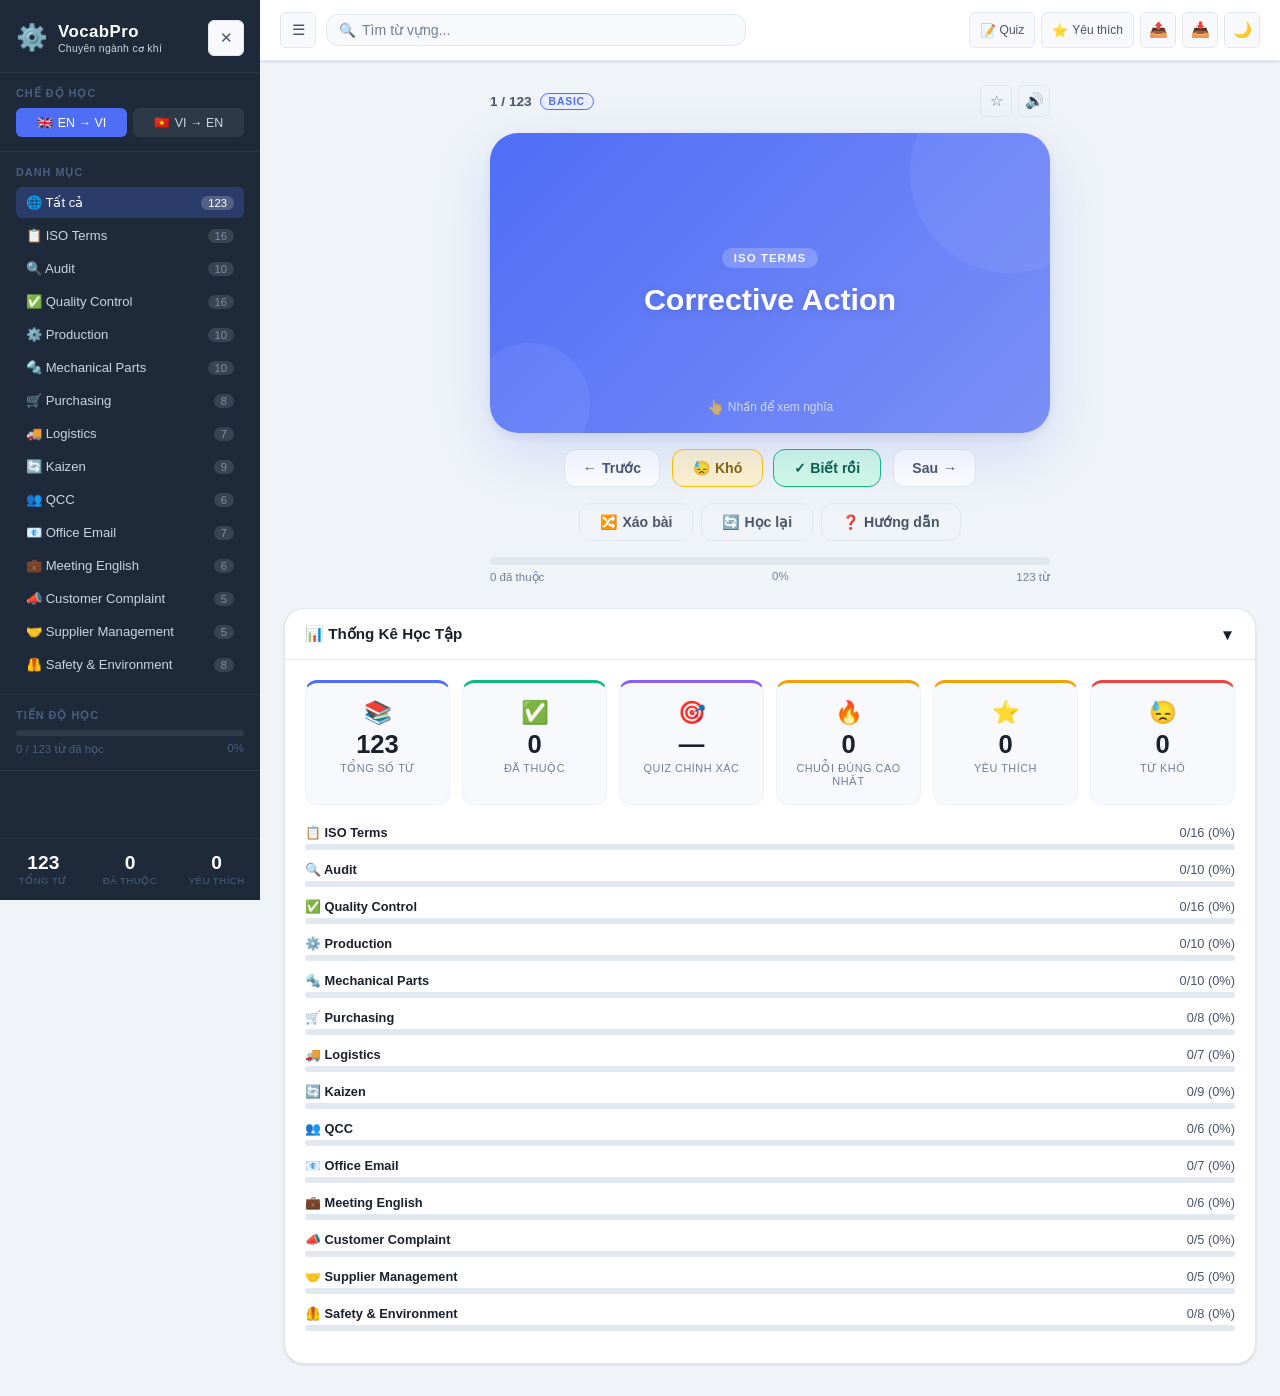
==== index.html @ 0ee933c5 "Add complete VocabPro flashcard vocabulary web app Full HTML/CSS/JS flashcard app for English vocabu" ====
<!DOCTYPE html>
<html lang="vi">
<head>
  <meta charset="UTF-8">
  <meta name="viewport" content="width=device-width, initial-scale=1.0">
  <title>VocabPro — Từ Vựng Tiếng Anh Chuyên Ngành Cơ Khí & QA/QC</title>
  <link rel="stylesheet" href="style.css">
</head>
<body class="light-mode">

  <!-- ========== SIDEBAR ========== -->
  <aside class="sidebar" id="sidebar">
    <div class="sidebar-header">
      <div class="logo">
        <div class="logo-icon">⚙️</div>
        <div class="logo-text">
          <span class="logo-name">VocabPro</span>
          <span class="logo-sub">Chuyên ngành cơ khí</span>
        </div>
      </div>
      <button class="btn-icon sidebar-close" id="sidebarClose" title="Đóng menu">✕</button>
    </div>

    <!-- Mode toggle -->
    <div class="mode-toggle-box">
      <p class="toggle-label">Chế độ học</p>
      <div class="mode-toggle">
        <button class="mode-btn active" id="modeEnVi" onclick="setMode('en-vi')">
          <span>🇬🇧</span> EN → VI
        </button>
        <button class="mode-btn" id="modeViEn" onclick="setMode('vi-en')">
          <span>🇻🇳</span> VI → EN
        </button>
      </div>
    </div>

    <!-- Category list -->
    <div class="sidebar-section">
      <p class="section-label">Danh mục</p>
      <ul class="category-list" id="categoryList"></ul>
    </div>

    <!-- Sidebar progress -->
    <div class="sidebar-section sidebar-progress-section">
      <p class="section-label">Tiến độ học</p>
      <div class="sidebar-progress-bar-wrap">
        <div class="sidebar-progress-bar" id="sidebarProgressBar"></div>
      </div>
      <div class="sidebar-progress-stats">
        <span id="sidebarProgressText">0 / 0 từ đã học</span>
        <span id="sidebarProgressPct">0%</span>
      </div>
    </div>

    <!-- Summary stats -->
    <div class="sidebar-mini-stats">
      <div class="mini-stat">
        <div class="mini-stat-value" id="sStatTotal">0</div>
        <div class="mini-stat-label">Tổng từ</div>
      </div>
      <div class="mini-stat">
        <div class="mini-stat-value" id="sStatLearned">0</div>
        <div class="mini-stat-label">Đã thuộc</div>
      </div>
      <div class="mini-stat">
        <div class="mini-stat-value" id="sStatFav">0</div>
        <div class="mini-stat-label">Yêu thích</div>
      </div>
    </div>
  </aside>

  <!-- Sidebar overlay (mobile) -->
  <div class="sidebar-overlay" id="sidebarOverlay" onclick="closeSidebar()"></div>

  <!-- ========== MAIN CONTENT ========== -->
  <div class="main-wrapper" id="mainWrapper">

    <!-- Top bar -->
    <header class="top-bar">
      <div class="top-bar-left">
        <button class="btn-icon" id="sidebarOpen" onclick="openSidebar()" title="Menu">☰</button>
        <div class="search-wrap">
          <span class="search-icon">🔍</span>
          <input
            type="text"
            id="searchInput"
            class="search-input"
            placeholder="Tìm từ vựng..."
            oninput="handleSearch(this.value)"
          />
          <button class="search-clear" id="searchClear" onclick="clearSearch()" style="display:none">✕</button>
        </div>
      </div>
      <div class="top-bar-right">
        <button class="btn-icon btn-with-label" id="quizToggleBtn" onclick="toggleQuizMode()" title="Chế độ Quiz">
          <span>📝</span><span class="btn-label">Quiz</span>
        </button>
        <button class="btn-icon btn-with-label" id="favToggleBtn" onclick="toggleFavoritesView()" title="Yêu thích">
          <span>⭐</span><span class="btn-label">Yêu thích</span>
        </button>
        <button class="btn-icon" onclick="exportData()" title="Xuất JSON">📤</button>
        <label class="btn-icon" title="Nhập JSON" style="cursor:pointer">
          📥<input type="file" id="importFile" accept=".json" style="display:none" onchange="importData(event)">
        </label>
        <button class="btn-icon" id="darkModeBtn" onclick="toggleDarkMode()" title="Dark/Light mode">🌙</button>
      </div>
    </header>

    <!-- ========== FLASHCARD SECTION ========== -->
    <section class="flashcard-section" id="flashcardSection">

      <!-- Status bar above card -->
      <div class="card-status-bar">
        <div class="card-counter-wrap">
          <span class="card-counter" id="cardCounter">1 / 0</span>
          <span class="level-badge" id="levelBadge">Basic</span>
        </div>
        <div class="card-filter-info" id="cardFilterInfo"></div>
        <div class="card-action-icons">
          <button class="icon-btn fav-btn" id="favBtn" onclick="toggleFavorite()" title="Yêu thích">☆</button>
          <button class="icon-btn" onclick="speakWord('front')" title="Phát âm">🔊</button>
        </div>
      </div>

      <!-- Flashcard -->
      <div class="flashcard-viewport">
        <div class="flashcard-scene">
          <div class="flashcard" id="flashcard" onclick="flipCard()">
            <!-- FRONT -->
            <div class="card-face card-front" id="cardFront">
              <div class="card-face-inner">
                <div class="card-category-chip" id="cardCategory">ISO Terms</div>
                <div class="card-main-word" id="cardWord">Corrective Action</div>
                <div class="card-flip-hint">
                  <span class="hint-icon">👆</span> Nhấn để xem nghĩa
                </div>
              </div>
            </div>
            <!-- BACK -->
            <div class="card-face card-back" id="cardBack">
              <div class="card-face-inner">
                <div class="card-translation" id="cardTranslation">Hành động khắc phục</div>
                <div class="card-divider"></div>
                <div class="card-example-block">
                  <div class="example-label">📌 Ví dụ thực tế</div>
                  <div class="example-en" id="exampleEn"></div>
                  <div class="example-vi" id="exampleVi"></div>
                </div>
                <div class="card-tags" id="cardTags"></div>
                <button class="speak-back-btn" onclick="event.stopPropagation(); speakWord('back')" title="Phát âm">🔊</button>
              </div>
            </div>
          </div>
        </div>
      </div>

      <!-- Navigation controls -->
      <div class="nav-controls">
        <button class="btn btn-nav" onclick="prevCard()">
          <span>←</span> Trước
        </button>
        <div class="center-controls">
          <button class="btn btn-hard" onclick="markCard('hard')" title="Chưa thuộc">
            😓 Khó
          </button>
          <button class="btn btn-learned" onclick="markCard('learned')" title="Đã thuộc">
            ✓ Biết rồi
          </button>
        </div>
        <button class="btn btn-nav" onclick="nextCard()">
          Sau <span>→</span>
        </button>
      </div>

      <!-- Action row -->
      <div class="action-row">
        <button class="btn btn-ghost" onclick="shuffleCards()">🔀 Xáo bài</button>
        <button class="btn btn-ghost" onclick="resetProgress()">🔄 Học lại</button>
        <button class="btn btn-ghost" onclick="showGuide()">❓ Hướng dẫn</button>
      </div>

      <!-- Progress bar -->
      <div class="progress-section">
        <div class="progress-track">
          <div class="progress-fill" id="progressFill"></div>
        </div>
        <div class="progress-labels">
          <span id="progressLearnedLabel">0 đã thuộc</span>
          <span id="progressPctLabel">0%</span>
          <span id="progressTotalLabel">0 từ</span>
        </div>
      </div>

    </section>

    <!-- ========== QUIZ SECTION ========== -->
    <section class="quiz-section hidden" id="quizSection">
      <div class="quiz-header">
        <div class="quiz-title-row">
          <h2 class="quiz-title">📝 Chế Độ Quiz</h2>
          <button class="btn btn-secondary" onclick="toggleQuizMode()">← Học lại</button>
        </div>
        <div class="quiz-score-bar">
          <div class="quiz-score-item correct-score">
            ✅ Đúng: <strong id="quizCorrect">0</strong>
          </div>
          <div class="quiz-score-item wrong-score">
            ❌ Sai: <strong id="quizWrong">0</strong>
          </div>
          <div class="quiz-score-item">
            🔥 Chuỗi đúng: <strong id="quizStreak">0</strong>
          </div>
          <div class="quiz-accuracy">
            <strong id="quizAccuracy">—</strong> chính xác
          </div>
        </div>
      </div>

      <div class="quiz-card-wrap">
        <div class="quiz-question-card">
          <div class="quiz-question-label">Từ cần dịch:</div>
          <div class="quiz-question-word" id="quizQuestion">—</div>
          <div class="quiz-question-example" id="quizExample"></div>
        </div>
        <div class="quiz-options-grid" id="quizOptions"></div>
      </div>

      <div class="quiz-next-row">
        <button class="btn btn-primary" id="quizNextBtn" onclick="nextQuiz()" style="display:none">
          Câu tiếp theo →
        </button>
      </div>
    </section>

    <!-- ========== DASHBOARD ========== -->
    <section class="dashboard" id="dashboard">
      <button class="dashboard-toggle-btn" onclick="toggleDashboard()">
        <span>📊 Thống Kê Học Tập</span>
        <span id="dashToggleIcon">▼</span>
      </button>
      <div class="dashboard-body" id="dashboardBody">

        <!-- KPI cards -->
        <div class="kpi-grid">
          <div class="kpi-card kpi-total">
            <div class="kpi-icon">📚</div>
            <div class="kpi-value" id="dashTotal">0</div>
            <div class="kpi-label">Tổng số từ</div>
          </div>
          <div class="kpi-card kpi-learned">
            <div class="kpi-icon">✅</div>
            <div class="kpi-value" id="dashLearned">0</div>
            <div class="kpi-label">Đã thuộc</div>
          </div>
          <div class="kpi-card kpi-accuracy">
            <div class="kpi-icon">🎯</div>
            <div class="kpi-value" id="dashAccuracy">—</div>
            <div class="kpi-label">Quiz chính xác</div>
          </div>
          <div class="kpi-card kpi-streak">
            <div class="kpi-icon">🔥</div>
            <div class="kpi-value" id="dashStreak">0</div>
            <div class="kpi-label">Chuỗi đúng cao nhất</div>
          </div>
          <div class="kpi-card kpi-fav">
            <div class="kpi-icon">⭐</div>
            <div class="kpi-value" id="dashFav">0</div>
            <div class="kpi-label">Yêu thích</div>
          </div>
          <div class="kpi-card kpi-hard">
            <div class="kpi-icon">😓</div>
            <div class="kpi-value" id="dashHard">0</div>
            <div class="kpi-label">Từ khó</div>
          </div>
        </div>

        <!-- Category breakdown -->
        <div class="category-breakdown" id="categoryBreakdown"></div>

      </div>
    </section>

  </div><!-- /main-wrapper -->

  <!-- ========== GUIDE MODAL ========== -->
  <div class="modal-overlay hidden" id="guideModal" onclick="hideGuide(event)">
    <div class="modal-box">
      <div class="modal-header">
        <h3>📖 Hướng Dẫn Sử Dụng</h3>
        <button class="btn-icon" onclick="closeGuide()">✕</button>
      </div>
      <div class="modal-body">
        <h4>🚀 Cách học cơ bản</h4>
        <ul>
          <li>Nhấn vào thẻ để xem nghĩa (lật thẻ)</li>
          <li><strong>😓 Khó</strong> — đánh dấu từ chưa thuộc, ôn lại sau</li>
          <li><strong>✓ Biết rồi</strong> — đánh dấu đã thuộc, tính vào tiến độ</li>
          <li>Bấm <strong>🔊</strong> để nghe phát âm</li>
          <li>Bấm <strong>⭐</strong> để thêm vào danh sách yêu thích</li>
        </ul>
        <h4>⚙️ Các chức năng</h4>
        <ul>
          <li><strong>EN → VI</strong>: Học từ tiếng Anh sang tiếng Việt</li>
          <li><strong>VI → EN</strong>: Học từ tiếng Việt sang tiếng Anh</li>
          <li><strong>🔀 Xáo bài</strong>: Trộn ngẫu nhiên thứ tự thẻ</li>
          <li><strong>📝 Quiz</strong>: Chế độ trắc nghiệm 4 đáp án</li>
          <li><strong>📤 Xuất</strong>: Xuất dữ liệu ra file JSON</li>
          <li><strong>📥 Nhập</strong>: Nhập thêm từ vựng từ file JSON</li>
        </ul>
        <h4>➕ Thêm từ mới vào data.json</h4>
        <pre>{
  "id": 200,
  "category": "ISO Terms",
  "english": "Your Term",
  "vietnamese": "Nghĩa tiếng Việt",
  "example": "Example sentence in English.",
  "example_vi": "Câu ví dụ tiếng Việt.",
  "level": "Basic",
  "tags": ["quality"]
}</pre>
        <p>Lưu file và tải lại trang. Hoặc dùng nút 📥 để nhập file JSON.</p>
        <h4>🌐 Deploy lên GitHub Pages</h4>
        <ol>
          <li>Tạo repo trên GitHub</li>
          <li>Upload 4 file: <code>index.html</code>, <code>style.css</code>, <code>app.js</code>, <code>data.json</code></li>
          <li>Vào Settings → Pages → chọn branch <code>main</code></li>
          <li>Truy cập link <code>username.github.io/repo-name</code></li>
        </ol>
      </div>
    </div>
  </div>

  <!-- ========== TOAST ========== -->
  <div class="toast" id="toast"></div>

  <script src="app.js"></script>
</body>
</html>
---- style.css ----
/* ================================================================
   VocabPro — Professional Vocabulary Flashcard App
   Design: Notion + Duolingo + Anki style, Japanese company feel
   ================================================================ */

/* ---------- CSS Variables ---------- */
:root {
  /* Colors - Light mode */
  --bg-primary:   #f0f4f8;
  --bg-surface:   #ffffff;
  --bg-surface-2: #f7f9fc;
  --bg-sidebar:   #1e2a3a;
  --border:       #e2e8f0;
  --border-soft:  #edf2f7;

  --text-primary:   #1a202c;
  --text-secondary: #4a5568;
  --text-muted:     #718096;
  --text-on-dark:   #e2e8f0;
  --text-sidebar:   #cbd5e0;

  /* Brand colors */
  --accent:        #4f6ef7;
  --accent-hover:  #3d5af1;
  --accent-light:  #ebf0ff;
  --accent-2:      #10b981;   /* green */
  --accent-3:      #f59e0b;   /* amber */
  --accent-4:      #ef4444;   /* red */
  --accent-5:      #8b5cf6;   /* purple */

  /* Card colors */
  --card-front-bg: linear-gradient(135deg, #4f6ef7 0%, #7b8ff7 100%);
  --card-back-bg:  #ffffff;

  /* Shadows */
  --shadow-sm:  0 1px 3px rgba(0,0,0,.08), 0 1px 2px rgba(0,0,0,.05);
  --shadow-md:  0 4px 16px rgba(0,0,0,.10), 0 2px 4px rgba(0,0,0,.06);
  --shadow-lg:  0 8px 32px rgba(0,0,0,.12), 0 4px 8px rgba(0,0,0,.06);
  --shadow-card: 0 20px 60px rgba(79,110,247,.20), 0 4px 12px rgba(0,0,0,.08);

  /* Geometry */
  --radius-sm:  6px;
  --radius-md:  12px;
  --radius-lg:  20px;
  --radius-xl:  28px;
  --sidebar-w:  260px;

  /* Transitions */
  --transition-fast: 0.15s ease;
  --transition-med:  0.25s ease;
  --transition-slow: 0.4s ease;
}

/* ---------- Dark mode ---------- */
.dark-mode {
  --bg-primary:   #0f172a;
  --bg-surface:   #1e293b;
  --bg-surface-2: #162032;
  --bg-sidebar:   #0d1929;
  --border:       #2d3748;
  --border-soft:  #1e2d3d;

  --text-primary:   #f1f5f9;
  --text-secondary: #94a3b8;
  --text-muted:     #64748b;
  --text-on-dark:   #e2e8f0;
  --text-sidebar:   #94a3b8;

  --accent-light:  #1e2d5a;
  --card-back-bg:  #1e293b;

  --shadow-sm:  0 1px 3px rgba(0,0,0,.3);
  --shadow-md:  0 4px 16px rgba(0,0,0,.35);
  --shadow-lg:  0 8px 32px rgba(0,0,0,.4);
  --shadow-card: 0 20px 60px rgba(79,110,247,.15), 0 4px 12px rgba(0,0,0,.3);
}

/* ---------- Reset & Base ---------- */
*, *::before, *::after { box-sizing: border-box; margin: 0; padding: 0; }

html { font-size: 16px; scroll-behavior: smooth; }

body {
  font-family: -apple-system, BlinkMacSystemFont, 'Segoe UI', 'Noto Sans', 'Hiragino Sans', Arial, sans-serif;
  background: var(--bg-primary);
  color: var(--text-primary);
  min-height: 100vh;
  transition: background var(--transition-slow), color var(--transition-slow);
  overflow-x: hidden;
}

ul { list-style: none; }
button { border: none; cursor: pointer; font-family: inherit; }
input { font-family: inherit; outline: none; }
pre {
  background: var(--bg-surface-2);
  border: 1px solid var(--border);
  border-radius: var(--radius-sm);
  padding: 12px;
  font-size: .78rem;
  overflow-x: auto;
  color: var(--text-secondary);
  white-space: pre-wrap;
}

/* ---------- Layout ---------- */
.sidebar {
  position: fixed;
  top: 0; left: 0;
  width: var(--sidebar-w);
  height: 100vh;
  background: var(--bg-sidebar);
  display: flex;
  flex-direction: column;
  gap: 0;
  overflow-y: auto;
  overflow-x: hidden;
  z-index: 200;
  transform: translateX(0);
  transition: transform var(--transition-med);
}

.main-wrapper {
  margin-left: var(--sidebar-w);
  min-height: 100vh;
  display: flex;
  flex-direction: column;
  transition: margin-left var(--transition-med);
}

/* ---------- Sidebar ---------- */
.sidebar-header {
  display: flex;
  align-items: center;
  justify-content: space-between;
  padding: 20px 16px 16px;
  border-bottom: 1px solid rgba(255,255,255,.06);
}

.logo {
  display: flex;
  align-items: center;
  gap: 10px;
}

.logo-icon {
  font-size: 1.6rem;
  line-height: 1;
}

.logo-name {
  display: block;
  font-size: 1.05rem;
  font-weight: 700;
  color: #fff;
  letter-spacing: .5px;
}

.logo-sub {
  display: block;
  font-size: .65rem;
  color: var(--text-sidebar);
  letter-spacing: .3px;
}

.sidebar-close {
  background: transparent;
  color: var(--text-sidebar);
  font-size: .9rem;
  padding: 4px 6px;
  border-radius: var(--radius-sm);
  display: none;
}

/* Mode toggle inside sidebar */
.mode-toggle-box {
  padding: 14px 16px;
  border-bottom: 1px solid rgba(255,255,255,.06);
}

.toggle-label, .section-label {
  font-size: .68rem;
  font-weight: 600;
  text-transform: uppercase;
  letter-spacing: 1px;
  color: #4a6080;
  margin-bottom: 8px;
}

.mode-toggle {
  display: flex;
  gap: 6px;
}

.mode-btn {
  flex: 1;
  display: flex;
  align-items: center;
  justify-content: center;
  gap: 5px;
  padding: 7px 6px;
  background: rgba(255,255,255,.07);
  color: var(--text-sidebar);
  border-radius: var(--radius-sm);
  font-size: .78rem;
  font-weight: 500;
  transition: all var(--transition-fast);
}

.mode-btn:hover,
.mode-btn.active {
  background: var(--accent);
  color: #fff;
}

/* Sidebar sections */
.sidebar-section {
  padding: 14px 16px;
  border-bottom: 1px solid rgba(255,255,255,.06);
}

.category-list {
  display: flex;
  flex-direction: column;
  gap: 2px;
}

.cat-item {
  display: flex;
  align-items: center;
  justify-content: space-between;
  padding: 8px 10px;
  border-radius: var(--radius-sm);
  cursor: pointer;
  color: var(--text-sidebar);
  font-size: .82rem;
  transition: all var(--transition-fast);
  user-select: none;
}

.cat-item:hover,
.cat-item.active {
  background: rgba(79,110,247,.25);
  color: #fff;
}

.cat-item .cat-name {
  display: flex;
  align-items: center;
  gap: 7px;
}

.cat-item .cat-count {
  font-size: .7rem;
  background: rgba(255,255,255,.12);
  padding: 1px 7px;
  border-radius: 20px;
  color: #7a90b0;
}

.cat-item.active .cat-count {
  background: rgba(255,255,255,.2);
  color: #fff;
}

/* Sidebar progress */
.sidebar-progress-section { }

.sidebar-progress-bar-wrap {
  background: rgba(255,255,255,.08);
  border-radius: 99px;
  height: 6px;
  overflow: hidden;
  margin-bottom: 6px;
}

.sidebar-progress-bar {
  height: 100%;
  background: linear-gradient(90deg, var(--accent-2), #34d399);
  border-radius: 99px;
  width: 0%;
  transition: width var(--transition-slow);
}

.sidebar-progress-stats {
  display: flex;
  justify-content: space-between;
  font-size: .72rem;
  color: #4a6080;
}

/* Sidebar mini stats */
.sidebar-mini-stats {
  display: flex;
  gap: 0;
  margin-top: auto;
  border-top: 1px solid rgba(255,255,255,.06);
}

.mini-stat {
  flex: 1;
  text-align: center;
  padding: 14px 4px;
}

.mini-stat-value {
  font-size: 1.2rem;
  font-weight: 700;
  color: #fff;
  line-height: 1;
}

.mini-stat-label {
  font-size: .6rem;
  color: #4a6080;
  margin-top: 3px;
  text-transform: uppercase;
  letter-spacing: .5px;
}

/* Sidebar overlay (mobile) */
.sidebar-overlay {
  display: none;
  position: fixed;
  inset: 0;
  background: rgba(0,0,0,.5);
  z-index: 199;
}

/* ---------- Top bar ---------- */
.top-bar {
  display: flex;
  align-items: center;
  justify-content: space-between;
  padding: 12px 20px;
  background: var(--bg-surface);
  border-bottom: 1px solid var(--border);
  gap: 12px;
  position: sticky;
  top: 0;
  z-index: 100;
  box-shadow: var(--shadow-sm);
}

.top-bar-left {
  display: flex;
  align-items: center;
  gap: 10px;
  flex: 1;
  min-width: 0;
}

.top-bar-right {
  display: flex;
  align-items: center;
  gap: 6px;
  flex-shrink: 0;
}

/* Search */
.search-wrap {
  display: flex;
  align-items: center;
  background: var(--bg-surface-2);
  border: 1.5px solid var(--border);
  border-radius: var(--radius-md);
  padding: 7px 12px;
  gap: 6px;
  flex: 1;
  transition: border-color var(--transition-fast);
  max-width: 420px;
}

.search-wrap:focus-within {
  border-color: var(--accent);
  background: var(--bg-surface);
}

.search-icon { font-size: .85rem; }

.search-input {
  border: none;
  background: transparent;
  font-size: .88rem;
  color: var(--text-primary);
  flex: 1;
  min-width: 0;
}

.search-input::placeholder { color: var(--text-muted); }

.search-clear {
  background: transparent;
  color: var(--text-muted);
  font-size: .75rem;
  padding: 2px 4px;
}

/* Buttons */
.btn-icon {
  display: flex;
  align-items: center;
  justify-content: center;
  width: 36px;
  height: 36px;
  border-radius: var(--radius-sm);
  background: var(--bg-surface-2);
  border: 1.5px solid var(--border);
  font-size: .95rem;
  color: var(--text-secondary);
  transition: all var(--transition-fast);
}

.btn-icon:hover {
  background: var(--accent-light);
  border-color: var(--accent);
  color: var(--accent);
}

.btn-with-label {
  width: auto;
  gap: 4px;
  padding: 0 10px;
  font-size: .8rem;
}

.btn-label { font-size: .75rem; font-weight: 500; }

.btn {
  display: inline-flex;
  align-items: center;
  gap: 5px;
  padding: 10px 20px;
  border-radius: var(--radius-md);
  font-size: .88rem;
  font-weight: 600;
  cursor: pointer;
  transition: all var(--transition-fast);
}

.btn-nav {
  background: var(--bg-surface);
  border: 1.5px solid var(--border);
  color: var(--text-secondary);
  padding: 10px 18px;
}

.btn-nav:hover {
  background: var(--accent-light);
  border-color: var(--accent);
  color: var(--accent);
}

.btn-hard {
  background: #fff3cd;
  border: 1.5px solid #ffc107;
  color: #856404;
}

.btn-hard:hover {
  background: #ffc107;
  color: #fff;
}

.btn-learned {
  background: #d1fae5;
  border: 1.5px solid var(--accent-2);
  color: #065f46;
}

.btn-learned:hover {
  background: var(--accent-2);
  color: #fff;
}

.dark-mode .btn-hard {
  background: #3d2d00;
  border-color: #ffc107;
  color: #fbbf24;
}

.dark-mode .btn-learned {
  background: #022c22;
  border-color: var(--accent-2);
  color: #34d399;
}

.btn-ghost {
  background: transparent;
  border: 1.5px solid var(--border);
  color: var(--text-secondary);
}

.btn-ghost:hover {
  background: var(--bg-surface);
  border-color: var(--accent);
  color: var(--accent);
}

.btn-primary {
  background: var(--accent);
  border: none;
  color: #fff;
}

.btn-primary:hover { background: var(--accent-hover); }

.btn-secondary {
  background: var(--bg-surface-2);
  border: 1.5px solid var(--border);
  color: var(--text-secondary);
}

.btn-secondary:hover {
  border-color: var(--accent);
  color: var(--accent);
}

/* ---------- Flashcard Section ---------- */
.flashcard-section {
  padding: 24px 24px 16px;
  display: flex;
  flex-direction: column;
  align-items: center;
  gap: 16px;
}

/* Status bar */
.card-status-bar {
  width: 100%;
  max-width: 560px;
  display: flex;
  align-items: center;
  justify-content: space-between;
  gap: 12px;
}

.card-counter-wrap {
  display: flex;
  align-items: center;
  gap: 8px;
}

.card-counter {
  font-size: .85rem;
  font-weight: 600;
  color: var(--text-secondary);
}

.level-badge {
  font-size: .65rem;
  font-weight: 700;
  text-transform: uppercase;
  letter-spacing: .8px;
  padding: 2px 8px;
  border-radius: 99px;
  background: var(--accent-light);
  color: var(--accent);
  border: 1px solid var(--accent);
}

.level-badge.level-intermediate {
  background: #fffbeb;
  color: #b45309;
  border-color: #fbbf24;
}

.level-badge.level-advanced {
  background: #fdf2f8;
  color: #9d174d;
  border-color: #f472b6;
}

.dark-mode .level-badge.level-intermediate {
  background: #3d2d00;
  color: #fbbf24;
}

.dark-mode .level-badge.level-advanced {
  background: #3d0f25;
  color: #f472b6;
}

.card-filter-info {
  font-size: .78rem;
  color: var(--text-muted);
  font-style: italic;
  flex: 1;
  text-align: center;
}

.card-action-icons {
  display: flex;
  gap: 6px;
}

.icon-btn {
  background: transparent;
  border: 1.5px solid var(--border);
  color: var(--text-muted);
  font-size: .95rem;
  width: 32px;
  height: 32px;
  border-radius: var(--radius-sm);
  display: flex;
  align-items: center;
  justify-content: center;
  transition: all var(--transition-fast);
}

.icon-btn:hover {
  border-color: var(--accent-3);
  color: var(--accent-3);
}

.fav-btn.is-fav {
  border-color: var(--accent-3);
  color: var(--accent-3);
  background: #fffbeb;
}

.dark-mode .fav-btn.is-fav {
  background: #3d2d00;
}

/* Flashcard 3D flip */
.flashcard-viewport {
  width: 100%;
  max-width: 560px;
}

.flashcard-scene {
  perspective: 1200px;
  width: 100%;
}

.flashcard {
  position: relative;
  width: 100%;
  height: 300px;
  transform-style: preserve-3d;
  transition: transform 0.55s cubic-bezier(0.45, 0.05, 0.55, 0.95);
  cursor: pointer;
}

.flashcard.flipped {
  transform: rotateY(180deg);
}

.card-face {
  position: absolute;
  inset: 0;
  border-radius: var(--radius-xl);
  backface-visibility: hidden;
  -webkit-backface-visibility: hidden;
  overflow: hidden;
  box-shadow: var(--shadow-card);
}

/* Front face */
.card-front {
  background: var(--card-front-bg);
}

.card-front .card-face-inner {
  display: flex;
  flex-direction: column;
  align-items: center;
  justify-content: center;
  height: 100%;
  padding: 28px 32px;
  gap: 12px;
  position: relative;
}

.card-category-chip {
  background: rgba(255,255,255,.2);
  color: rgba(255,255,255,.9);
  font-size: .72rem;
  font-weight: 600;
  text-transform: uppercase;
  letter-spacing: 1px;
  padding: 4px 12px;
  border-radius: 99px;
}

.card-main-word {
  font-size: 1.9rem;
  font-weight: 700;
  color: #fff;
  text-align: center;
  line-height: 1.25;
  text-shadow: 0 2px 8px rgba(0,0,0,.15);
}

.card-flip-hint {
  position: absolute;
  bottom: 18px;
  left: 50%;
  transform: translateX(-50%);
  color: rgba(255,255,255,.65);
  font-size: .75rem;
  display: flex;
  align-items: center;
  gap: 4px;
}

.hint-icon { font-size: .85rem; }

/* Front decorative circles */
.card-front::before,
.card-front::after {
  content: '';
  position: absolute;
  border-radius: 50%;
  background: rgba(255,255,255,.06);
  pointer-events: none;
}

.card-front::before {
  width: 200px;
  height: 200px;
  top: -60px;
  right: -60px;
}

.card-front::after {
  width: 120px;
  height: 120px;
  bottom: -30px;
  left: -20px;
}

/* Back face */
.card-back {
  background: var(--card-back-bg);
  border: 1.5px solid var(--border);
  transform: rotateY(180deg);
}

.card-back .card-face-inner {
  display: flex;
  flex-direction: column;
  height: 100%;
  padding: 22px 28px;
  gap: 10px;
  overflow-y: auto;
  position: relative;
}

.card-translation {
  font-size: 1.5rem;
  font-weight: 700;
  color: var(--accent);
  line-height: 1.3;
}

.card-divider {
  height: 1px;
  background: var(--border);
}

.card-example-block {
  flex: 1;
}

.example-label {
  font-size: .68rem;
  font-weight: 700;
  text-transform: uppercase;
  letter-spacing: .8px;
  color: var(--text-muted);
  margin-bottom: 6px;
}

.example-en {
  font-size: .88rem;
  color: var(--text-primary);
  line-height: 1.5;
  margin-bottom: 5px;
  font-style: italic;
}

.example-vi {
  font-size: .83rem;
  color: var(--text-muted);
  line-height: 1.5;
}

.card-tags {
  display: flex;
  flex-wrap: wrap;
  gap: 5px;
  margin-top: auto;
}

.tag-chip {
  font-size: .65rem;
  padding: 2px 8px;
  border-radius: 99px;
  background: var(--accent-light);
  color: var(--accent);
  font-weight: 500;
}

.speak-back-btn {
  position: absolute;
  bottom: 14px;
  right: 16px;
  background: var(--bg-surface-2);
  border: 1.5px solid var(--border);
  border-radius: var(--radius-sm);
  width: 30px;
  height: 30px;
  display: flex;
  align-items: center;
  justify-content: center;
  font-size: .85rem;
  cursor: pointer;
  transition: all var(--transition-fast);
}

.speak-back-btn:hover {
  background: var(--accent-light);
  border-color: var(--accent);
}

/* ---------- Navigation Controls ---------- */
.nav-controls {
  display: flex;
  align-items: center;
  justify-content: center;
  gap: 12px;
  width: 100%;
  max-width: 560px;
}

.center-controls {
  display: flex;
  gap: 10px;
}

/* ---------- Action Row ---------- */
.action-row {
  display: flex;
  gap: 8px;
  flex-wrap: wrap;
  justify-content: center;
}

/* ---------- Progress ---------- */
.progress-section {
  width: 100%;
  max-width: 560px;
}

.progress-track {
  background: var(--border);
  border-radius: 99px;
  height: 8px;
  overflow: hidden;
}

.progress-fill {
  height: 100%;
  background: linear-gradient(90deg, var(--accent-2), #6ee7b7);
  border-radius: 99px;
  width: 0%;
  transition: width var(--transition-slow);
}

.progress-labels {
  display: flex;
  justify-content: space-between;
  font-size: .72rem;
  color: var(--text-muted);
  margin-top: 5px;
}

/* ---------- Quiz Section ---------- */
.quiz-section {
  padding: 24px;
  display: flex;
  flex-direction: column;
  gap: 16px;
}

.hidden { display: none !important; }

.quiz-header { display: flex; flex-direction: column; gap: 10px; }

.quiz-title-row {
  display: flex;
  align-items: center;
  justify-content: space-between;
}

.quiz-title {
  font-size: 1.2rem;
  font-weight: 700;
}

.quiz-score-bar {
  display: flex;
  align-items: center;
  gap: 16px;
  flex-wrap: wrap;
  font-size: .82rem;
  color: var(--text-secondary);
}

.quiz-score-item { display: flex; align-items: center; gap: 4px; }

.correct-score { color: var(--accent-2); }
.wrong-score   { color: var(--accent-4); }

.quiz-accuracy {
  margin-left: auto;
  font-weight: 700;
  color: var(--accent);
}

.quiz-card-wrap {
  display: flex;
  flex-direction: column;
  gap: 16px;
  max-width: 640px;
  margin: 0 auto;
  width: 100%;
}

.quiz-question-card {
  background: var(--bg-surface);
  border: 1.5px solid var(--border);
  border-radius: var(--radius-lg);
  padding: 28px 32px;
  box-shadow: var(--shadow-md);
  text-align: center;
}

.quiz-question-label {
  font-size: .72rem;
  font-weight: 700;
  text-transform: uppercase;
  letter-spacing: .8px;
  color: var(--text-muted);
  margin-bottom: 10px;
}

.quiz-question-word {
  font-size: 1.7rem;
  font-weight: 700;
  color: var(--text-primary);
  line-height: 1.3;
}

.quiz-question-example {
  font-size: .8rem;
  color: var(--text-muted);
  font-style: italic;
  margin-top: 8px;
  line-height: 1.5;
}

.quiz-options-grid {
  display: grid;
  grid-template-columns: 1fr 1fr;
  gap: 10px;
}

.quiz-option {
  background: var(--bg-surface);
  border: 2px solid var(--border);
  border-radius: var(--radius-md);
  padding: 14px 16px;
  font-size: .9rem;
  font-weight: 500;
  color: var(--text-primary);
  cursor: pointer;
  text-align: left;
  line-height: 1.4;
  transition: all var(--transition-fast);
  position: relative;
}

.quiz-option:hover:not(:disabled) {
  border-color: var(--accent);
  background: var(--accent-light);
  color: var(--accent);
}

.quiz-option.correct {
  border-color: var(--accent-2);
  background: #d1fae5;
  color: #065f46;
}

.quiz-option.wrong {
  border-color: var(--accent-4);
  background: #fee2e2;
  color: #991b1b;
}

.dark-mode .quiz-option.correct {
  background: #022c22;
  color: #34d399;
}

.dark-mode .quiz-option.wrong {
  background: #3b0f0f;
  color: #f87171;
}

.quiz-option:disabled { cursor: not-allowed; }

.quiz-option .opt-letter {
  display: inline-block;
  width: 22px;
  height: 22px;
  background: var(--border);
  border-radius: 50%;
  text-align: center;
  line-height: 22px;
  font-size: .72rem;
  font-weight: 700;
  margin-right: 8px;
  vertical-align: middle;
  flex-shrink: 0;
}

.quiz-option.correct .opt-letter { background: var(--accent-2); color: #fff; }
.quiz-option.wrong   .opt-letter { background: var(--accent-4); color: #fff; }

.quiz-next-row {
  max-width: 640px;
  margin: 0 auto;
  width: 100%;
  display: flex;
  justify-content: flex-end;
}

/* ---------- Dashboard ---------- */
.dashboard {
  margin: 8px 24px 32px;
  background: var(--bg-surface);
  border: 1.5px solid var(--border);
  border-radius: var(--radius-lg);
  overflow: hidden;
  box-shadow: var(--shadow-sm);
}

.dashboard-toggle-btn {
  width: 100%;
  display: flex;
  align-items: center;
  justify-content: space-between;
  padding: 16px 20px;
  background: transparent;
  color: var(--text-primary);
  font-size: .95rem;
  font-weight: 600;
  border-bottom: 1px solid var(--border);
}

.dashboard-toggle-btn:hover { background: var(--bg-surface-2); }

.dashboard-body {
  padding: 20px;
  display: flex;
  flex-direction: column;
  gap: 20px;
}

/* KPI grid */
.kpi-grid {
  display: grid;
  grid-template-columns: repeat(auto-fit, minmax(110px, 1fr));
  gap: 12px;
}

.kpi-card {
  background: var(--bg-surface-2);
  border: 1.5px solid var(--border-soft);
  border-radius: var(--radius-md);
  padding: 16px 12px;
  text-align: center;
  transition: box-shadow var(--transition-fast);
}

.kpi-card:hover { box-shadow: var(--shadow-md); }

.kpi-icon { font-size: 1.4rem; margin-bottom: 6px; }

.kpi-value {
  font-size: 1.6rem;
  font-weight: 700;
  color: var(--text-primary);
  line-height: 1;
  margin-bottom: 4px;
}

.kpi-label {
  font-size: .68rem;
  color: var(--text-muted);
  text-transform: uppercase;
  letter-spacing: .5px;
}

.kpi-total   { border-top: 3px solid var(--accent);   }
.kpi-learned { border-top: 3px solid var(--accent-2); }
.kpi-accuracy{ border-top: 3px solid var(--accent-5); }
.kpi-streak  { border-top: 3px solid var(--accent-3); }
.kpi-fav     { border-top: 3px solid var(--accent-3); }
.kpi-hard    { border-top: 3px solid var(--accent-4); }

/* Category breakdown */
.cat-progress-item {
  margin-bottom: 12px;
}

.cat-progress-header {
  display: flex;
  justify-content: space-between;
  font-size: .8rem;
  color: var(--text-secondary);
  margin-bottom: 4px;
}

.cat-progress-header strong { color: var(--text-primary); }

.cat-progress-track {
  background: var(--border);
  border-radius: 99px;
  height: 6px;
  overflow: hidden;
}

.cat-progress-fill {
  height: 100%;
  background: linear-gradient(90deg, var(--accent), #818cf8);
  border-radius: 99px;
  transition: width var(--transition-slow);
}

/* ---------- Guide Modal ---------- */
.modal-overlay {
  position: fixed;
  inset: 0;
  background: rgba(0,0,0,.55);
  backdrop-filter: blur(4px);
  z-index: 500;
  display: flex;
  align-items: center;
  justify-content: center;
  padding: 16px;
}

.modal-box {
  background: var(--bg-surface);
  border: 1px solid var(--border);
  border-radius: var(--radius-xl);
  width: 100%;
  max-width: 560px;
  max-height: 85vh;
  display: flex;
  flex-direction: column;
  box-shadow: var(--shadow-lg);
  animation: modalIn .25s ease;
}

@keyframes modalIn {
  from { opacity: 0; transform: scale(.95) translateY(10px); }
  to   { opacity: 1; transform: scale(1) translateY(0); }
}

.modal-header {
  display: flex;
  align-items: center;
  justify-content: space-between;
  padding: 18px 20px;
  border-bottom: 1px solid var(--border);
}

.modal-header h3 { font-size: 1.05rem; font-weight: 700; }

.modal-body {
  padding: 20px;
  overflow-y: auto;
  font-size: .88rem;
  line-height: 1.7;
  color: var(--text-secondary);
  display: flex;
  flex-direction: column;
  gap: 10px;
}

.modal-body h4 {
  font-size: .88rem;
  font-weight: 700;
  color: var(--text-primary);
  margin-top: 8px;
}

.modal-body ul, .modal-body ol {
  padding-left: 18px;
}

.modal-body ul { list-style: disc; }
.modal-body ol { list-style: decimal; }

.modal-body li { margin-bottom: 4px; }

.modal-body code {
  background: var(--bg-surface-2);
  padding: 1px 5px;
  border-radius: 4px;
  font-size: .82rem;
  color: var(--accent);
}

/* ---------- Toast ---------- */
.toast {
  position: fixed;
  bottom: 24px;
  left: 50%;
  transform: translateX(-50%) translateY(80px);
  background: #1e293b;
  color: #f1f5f9;
  padding: 10px 20px;
  border-radius: var(--radius-md);
  font-size: .85rem;
  font-weight: 500;
  z-index: 999;
  opacity: 0;
  transition: all .3s ease;
  box-shadow: var(--shadow-lg);
  white-space: nowrap;
  pointer-events: none;
}

.toast.show {
  opacity: 1;
  transform: translateX(-50%) translateY(0);
}

.dark-mode .toast {
  background: #f1f5f9;
  color: #1e293b;
}

/* ---------- Scrollbar ---------- */
::-webkit-scrollbar { width: 6px; height: 6px; }
::-webkit-scrollbar-track { background: transparent; }
::-webkit-scrollbar-thumb { background: var(--border); border-radius: 99px; }
::-webkit-scrollbar-thumb:hover { background: var(--text-muted); }

/* ---------- Responsive: Tablet ---------- */
@media (max-width: 900px) {
  .btn-label { display: none; }
  .btn-with-label { width: 36px; }
}

/* ---------- Responsive: Mobile ---------- */
@media (max-width: 680px) {
  :root { --sidebar-w: 260px; }

  .sidebar {
    transform: translateX(-100%);
  }

  .sidebar.open {
    transform: translateX(0);
  }

  .sidebar-close { display: flex; }
  .sidebar-overlay.visible { display: block; }

  .main-wrapper { margin-left: 0; }

  .flashcard-section { padding: 16px 16px 12px; }

  .flashcard { height: 260px; }

  .card-main-word { font-size: 1.55rem; }
  .card-translation { font-size: 1.25rem; }

  .nav-controls { gap: 8px; }
  .btn-nav { padding: 8px 12px; font-size: .82rem; }
  .btn { padding: 9px 14px; font-size: .82rem; }

  .quiz-options-grid { grid-template-columns: 1fr; }

  .kpi-grid { grid-template-columns: repeat(3, 1fr); }

  .dashboard { margin: 8px 16px 24px; }
  .quiz-section { padding: 16px; }

  .top-bar { padding: 10px 12px; }
}

@media (max-width: 380px) {
  .card-main-word { font-size: 1.3rem; }
  .kpi-grid { grid-template-columns: repeat(2, 1fr); }
  .center-controls { gap: 6px; }
}

/* ---------- Utility ---------- */
.text-center { text-align: center; }
.mt-auto { margin-top: auto; }

/* Active favorites view highlight */
.favToggleBtn.fav-active {
  background: #fffbeb;
  border-color: var(--accent-3);
  color: var(--accent-3);
}
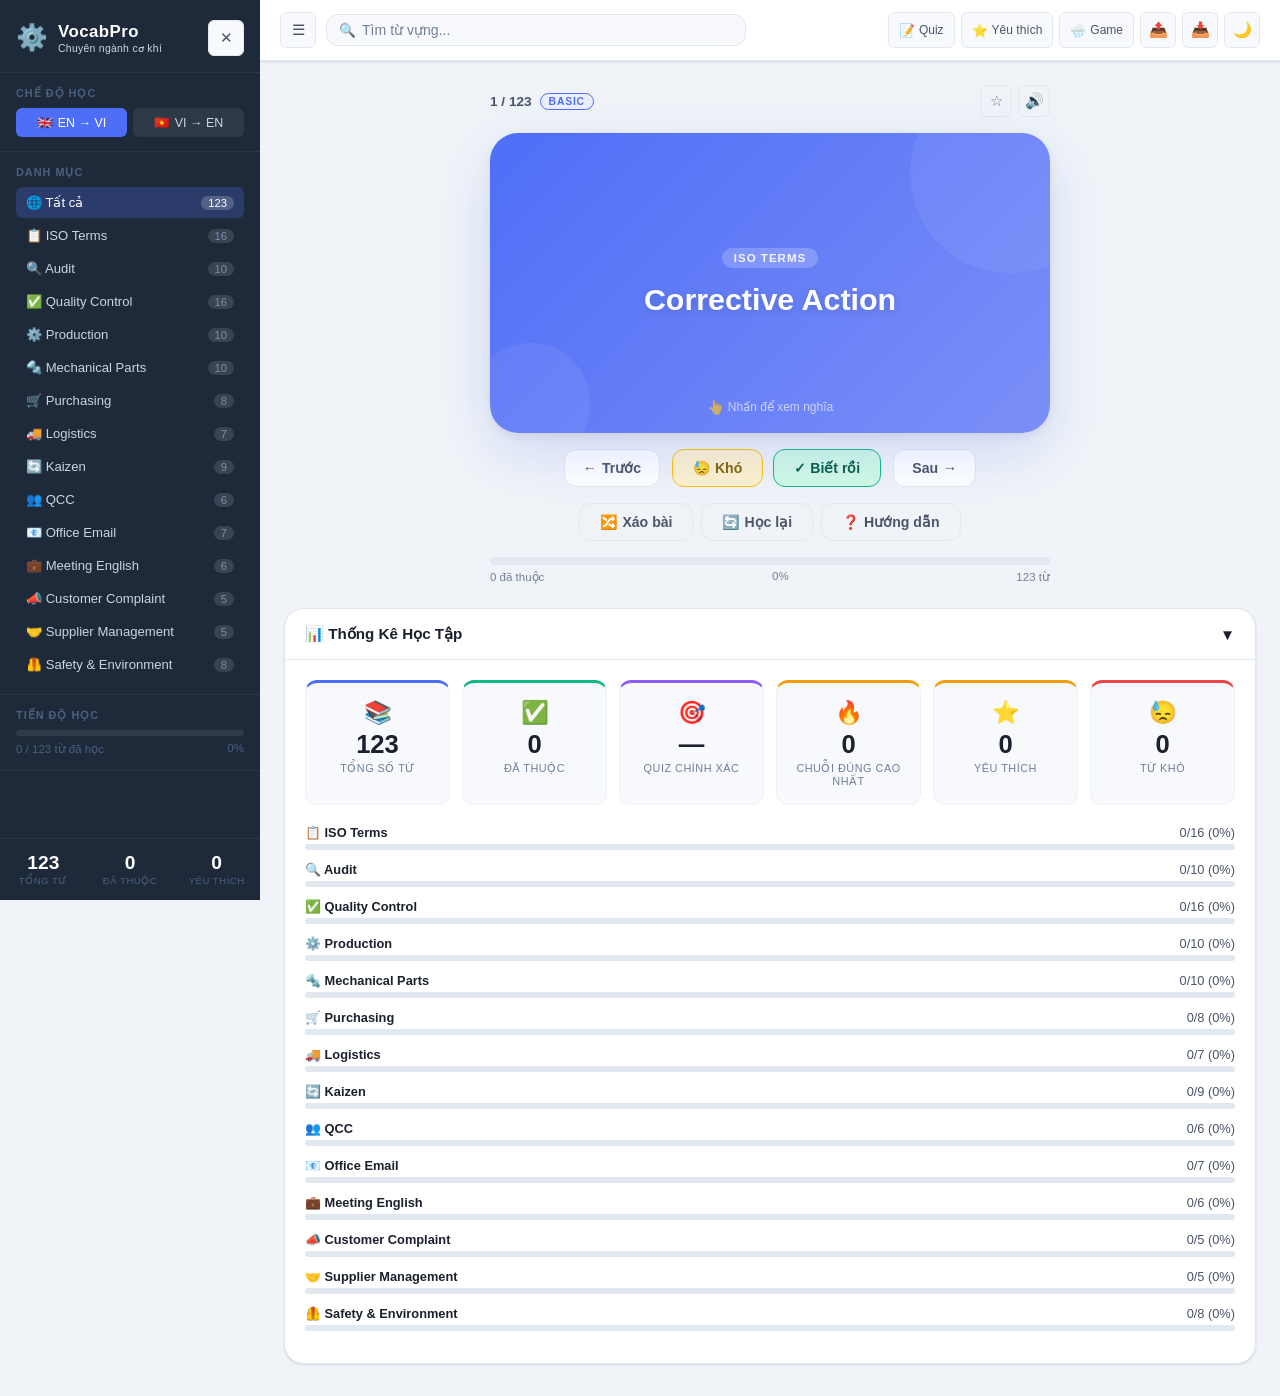
==== commit 8c2a4201: "Add Vocabulary Rain mini-game module Typing arcade game: Vietnamese meanings fall from top, player t" ====
--- a/index.html
+++ b/index.html
@@ -98,6 +98,9 @@
         <button class="btn-icon btn-with-label" id="favToggleBtn" onclick="toggleFavoritesView()" title="Yêu thích">
           <span>⭐</span><span class="btn-label">Yêu thích</span>
         </button>
+        <a href="game.html" class="btn-icon btn-with-label" title="Vocabulary Rain mini-game" style="text-decoration:none">
+          <span>🌧️</span><span class="btn-label">Game</span>
+        </a>
         <button class="btn-icon" onclick="exportData()" title="Xuất JSON">📤</button>
         <label class="btn-icon" title="Nhập JSON" style="cursor:pointer">
           📥<input type="file" id="importFile" accept=".json" style="display:none" onchange="importData(event)">
